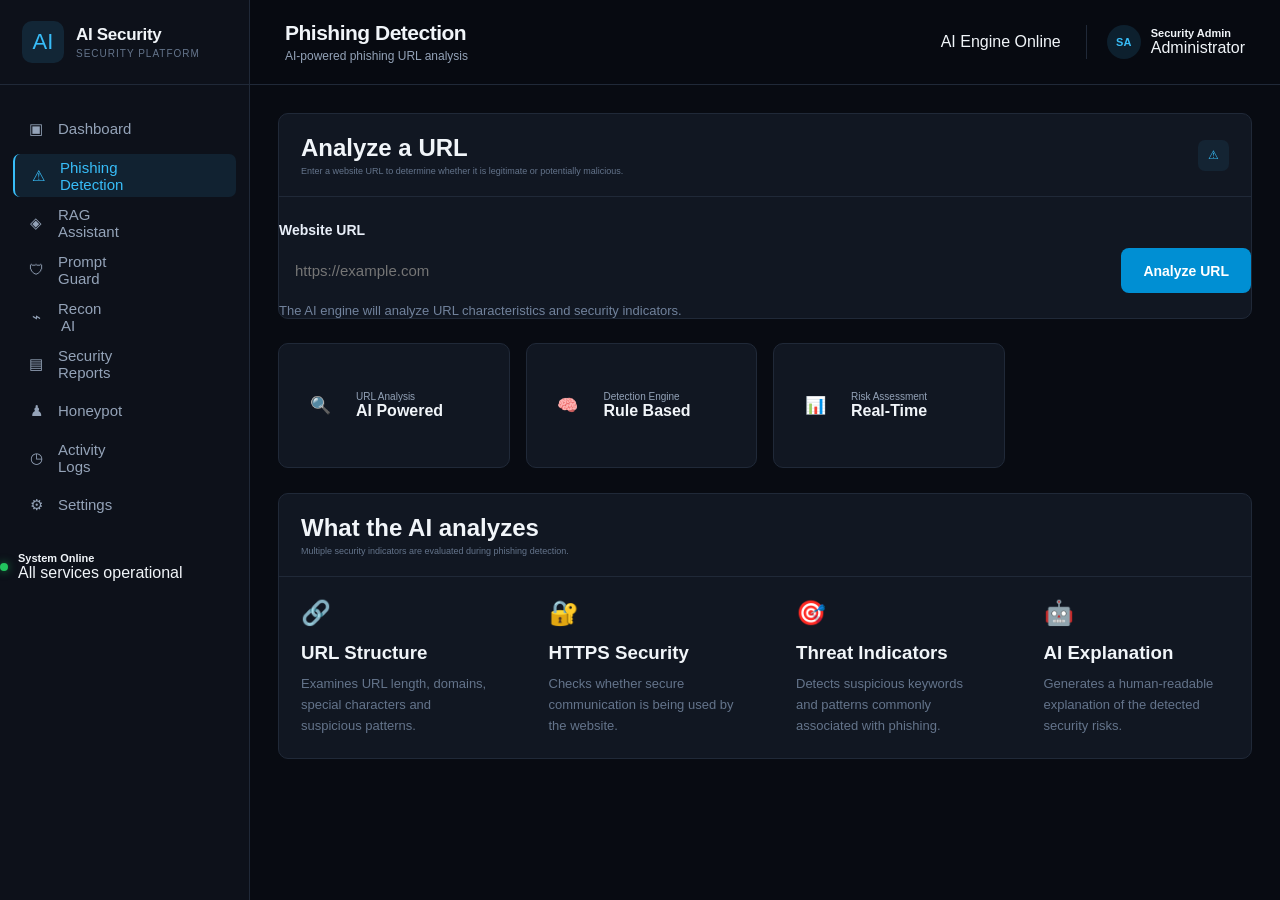
==== frontend/phishing.html @ a2602619 "Initial commit: AI Security Research project" ====
<!DOCTYPE html>
<html lang="en">

<head>
    <meta charset="UTF-8">
    <meta name="viewport" content="width=device-width, initial-scale=1.0">

    <title>Phishing Detection | AI Security</title>

    <link rel="stylesheet" href="css/style.css">
</head>

<body>

    <!-- =========================
         SIDEBAR
    ========================== -->
    <aside class="sidebar">

        <div class="brand">

            <div class="brand-icon">
                AI
            </div>

            <div>
                <h2>AI Security</h2>
                <span>Security Platform</span>
            </div>

        </div>


        <nav class="navigation">

            <a href="index.html" class="nav-item">
                <span>▣</span>
                <span>Dashboard</span>
            </a>


            <a href="phishing.html" class="nav-item active">
                <span>⚠</span>
                <span>Phishing Detection</span>
            </a>


            <a href="#" class="nav-item">
                <span>◈</span>
                <span>RAG Assistant</span>
            </a>


            <a href="#" class="nav-item">
                <span>🛡</span>
                <span>Prompt Guard</span>
            </a>


            <a href="#" class="nav-item">
                <span>⌁</span>
                <span>Recon AI</span>
            </a>


            <a href="#" class="nav-item">
                <span>▤</span>
                <span>Security Reports</span>
            </a>


            <a href="#" class="nav-item">
                <span>♟</span>
                <span>Honeypot</span>
            </a>


            <a href="#" class="nav-item">
                <span>◷</span>
                <span>Activity Logs</span>
            </a>


            <a href="#" class="nav-item">
                <span>⚙</span>
                <span>Settings</span>
            </a>

        </nav>


        <div class="system-status">

            <div class="status-dot"></div>

            <div>
                <strong>System Online</strong>
                <span>All services operational</span>
            </div>

        </div>

    </aside>



    <!-- =========================
         MAIN CONTENT
    ========================== -->
    <main class="main-content">


        <!-- TOP BAR -->
        <header class="topbar">

            <div>

                <h1>
                    Phishing Detection
                </h1>

                <p>
                    AI-powered phishing URL analysis
                </p>

            </div>


            <div class="topbar-right">

                <div class="ai-status">

                    <span class="status-dot"></span>

                    AI Engine Online

                </div>


                <div class="user-profile">

                    <div class="avatar">
                        SA
                    </div>

                    <div>

                        <strong>
                            Security Admin
                        </strong>

                        <span>
                            Administrator
                        </span>

                    </div>

                </div>

            </div>

        </header>



        <!-- =========================
             PAGE CONTENT
        ========================== -->
        <section class="page-content">


            <!-- =========================
                 DETECTION PANEL
            ========================== -->
            <div class="panel detection-panel">


                <!-- PANEL HEADER -->
                <div class="panel-header">

                    <div>

                        <h2>
                            Analyze a URL
                        </h2>

                        <p>
                            Enter a website URL to determine whether it is
                            legitimate or potentially malicious.
                        </p>

                    </div>


                    <div class="module-icon">
                        ⚠
                    </div>

                </div>



                <!-- =========================
                     URL INPUT
                ========================== -->
                <div class="input-section">

                    <label for="urlInput">
                        Website URL
                    </label>


                    <div class="url-input-wrapper">

                        <input
                            type="url"
                            id="urlInput"
                            placeholder="https://example.com"
                            autocomplete="off"
                        >


                        <button
                            id="analyzeButton"
                            type="button"
                        >
                            Analyze URL
                        </button>

                    </div>


                    <span class="input-help">
                        The AI engine will analyze URL characteristics
                        and security indicators.
                    </span>

                </div>



                <!-- =========================
                     ANALYSIS RESULT
                ========================== -->
                <div
                    id="resultContainer"
                    class="result-container hidden"
                >


                    <!-- RESULT HEADER -->
                    <div class="result-header">

                        <div>

                            <span class="result-label">
                                Analysis Result
                            </span>


                            <h2 id="resultStatus">
                                Waiting for analysis
                            </h2>

                        </div>


                        <div
                            id="riskBadge"
                            class="risk-badge"
                        >
                            LOW RISK
                        </div>

                    </div>



                    <!-- RESULT DETAILS -->
                    <div class="result-details">


                        <!-- RISK SCORE -->
                        <div class="risk-score">

                            <span>
                                Risk Score
                            </span>


                            <strong id="riskScore">
                                0
                            </strong>


                            <small>
                                /100
                            </small>

                        </div>



                        <!-- AI ENGINE -->
                        <div class="confidence">

                            <span>
                                AI Engine
                            </span>


                            <strong id="confidenceScore">
                                DeepSeek AI
                            </strong>

                        </div>

                    </div>



                    <!-- =========================
                         AI EXPLANATION
                    ========================== -->
                    <div class="explanation">

                        <h3>
                            AI Explanation
                        </h3>


                        <p id="aiExplanation">
                            The AI-generated security explanation will
                            appear here after analysis.
                        </p>

                    </div>

                </div>

            </div>



            <!-- =========================
                 INFORMATION CARDS
            ========================== -->
            <div class="stats-grid">


                <!-- URL ANALYSIS -->
                <div class="stat-card">

                    <div class="stat-icon">
                        🔍
                    </div>


                    <div>

                        <span>
                            URL Analysis
                        </span>

                        <strong>
                            AI Powered
                        </strong>

                    </div>

                </div>



                <!-- DETECTION ENGINE -->
                <div class="stat-card">

                    <div class="stat-icon">
                        🧠
                    </div>


                    <div>

                        <span>
                            Detection Engine
                        </span>

                        <strong>
                            Rule Based
                        </strong>

                    </div>

                </div>



                <!-- RISK ASSESSMENT -->
                <div class="stat-card">

                    <div class="stat-icon">
                        📊
                    </div>


                    <div>

                        <span>
                            Risk Assessment
                        </span>

                        <strong>
                            Real-Time
                        </strong>

                    </div>

                </div>

            </div>



            <!-- =========================
                 SECURITY INFORMATION
            ========================== -->
            <div class="panel">


                <div class="panel-header">

                    <div>

                        <h2>
                            What the AI analyzes
                        </h2>

                        <p>
                            Multiple security indicators are evaluated
                            during phishing detection.
                        </p>

                    </div>

                </div>



                <div class="module-grid">


                    <!-- URL STRUCTURE -->
                    <div class="module-card">

                        <div class="module-card-icon">
                            🔗
                        </div>


                        <h3>
                            URL Structure
                        </h3>


                        <p>
                            Examines URL length, domains, special
                            characters and suspicious patterns.
                        </p>

                    </div>



                    <!-- HTTPS SECURITY -->
                    <div class="module-card">

                        <div class="module-card-icon">
                            🔐
                        </div>


                        <h3>
                            HTTPS Security
                        </h3>


                        <p>
                            Checks whether secure communication is being
                            used by the website.
                        </p>

                    </div>



                    <!-- THREAT INDICATORS -->
                    <div class="module-card">

                        <div class="module-card-icon">
                            🎯
                        </div>


                        <h3>
                            Threat Indicators
                        </h3>


                        <p>
                            Detects suspicious keywords and patterns
                            commonly associated with phishing.
                        </p>

                    </div>



                    <!-- AI EXPLANATION -->
                    <div class="module-card">

                        <div class="module-card-icon">
                            🤖
                        </div>


                        <h3>
                            AI Explanation
                        </h3>


                        <p>
                            Generates a human-readable explanation of
                            the detected security risks.
                        </p>

                    </div>

                </div>

            </div>

        </section>

    </main>



    <!-- =========================
         JAVASCRIPT
    ========================== -->
    <script src="js/phishing.js"></script>

</body>

</html>
---- frontend/css/style.css ----
/* ================================
   AI SECURITY PLATFORM
   Global Styles
================================ */

* {
    margin: 0;
    padding: 0;
    box-sizing: border-box;
}

:root {
    --bg-main: #080b12;
    --bg-sidebar: #0d111a;
    --bg-card: #111722;
    --bg-card-hover: #151d2b;

    --border: #202938;

    --text-primary: #f1f5f9;
    --text-secondary: #94a3b8;
    --text-muted: #64748b;

    --accent: #38bdf8;
    --accent-dark: #0284c7;

    --danger: #ef4444;
    --warning: #f59e0b;
    --success: #22c55e;

    --sidebar-width: 250px;
}


/* ================================
   BODY
================================ */

body {
    font-family:
        Inter,
        "Segoe UI",
        Roboto,
        Arial,
        sans-serif;

    background: var(--bg-main);
    color: var(--text-primary);

    min-height: 100vh;
}


/* ================================
   SIDEBAR
================================ */

.sidebar {
    position: fixed;

    left: 0;
    top: 0;
    bottom: 0;

    width: var(--sidebar-width);

    background: var(--bg-sidebar);

    border-right: 1px solid var(--border);

    display: flex;
    flex-direction: column;

    z-index: 100;
}


/* Brand */

.brand {
    height: 85px;

    display: flex;
    align-items: center;

    gap: 12px;

    padding: 0 22px;

    border-bottom: 1px solid var(--border);
}

.brand-icon {
    width: 42px;
    height: 42px;

    display: flex;
    align-items: center;
    justify-content: center;

    border-radius: 10px;

    background: rgba(56, 189, 248, 0.12);

    color: var(--accent);

    font-size: 22px;
}

.brand h2 {
    font-size: 17px;
    font-weight: 700;

    letter-spacing: -0.3px;
}

.brand span {
    display: block;

    margin-top: 3px;

    font-size: 10px;

    color: var(--text-muted);

    text-transform: uppercase;

    letter-spacing: 1px;
}


/* Navigation */

.navigation {
    padding: 22px 13px;

    overflow-y: auto;
}

.nav-title {
    margin: 15px 10px 9px;

    font-size: 9px;

    color: var(--text-muted);

    font-weight: 700;

    letter-spacing: 1.4px;
}

.nav-item {
    height: 43px;

    display: flex;
    align-items: center;

    gap: 12px;

    padding: 0 13px;

    margin-bottom: 4px;

    border-radius: 7px;

    color: var(--text-secondary);

    text-decoration: none;

    font-size: 13px;

    transition:
        background 0.2s ease,
        color 0.2s ease;
}

.nav-item span {
    width: 20px;

    text-align: center;

    font-size: 15px;
}

.nav-item:hover {
    background: var(--bg-card-hover);

    color: var(--text-primary);
}

.nav-item.active {
    background: rgba(56, 189, 248, 0.10);

    color: var(--accent);

    border-left: 2px solid var(--accent);
}


/* Sidebar Footer */

.sidebar-footer {
    margin-top: auto;

    padding: 18px;

    border-top: 1px solid var(--border);
}

.system-status {
    display: flex;
    align-items: center;

    gap: 10px;
}

.status-dot {
    width: 8px;
    height: 8px;

    border-radius: 50%;

    background: var(--success);

    box-shadow: 0 0 8px rgba(34, 197, 94, 0.6);
}

.system-status strong {
    display: block;

    font-size: 11px;
}

.system-status small {
    display: block;

    margin-top: 3px;

    color: var(--text-muted);

    font-size: 9px;
}


/* ================================
   MAIN CONTENT
================================ */

.main-content {
    margin-left: var(--sidebar-width);

    min-height: 100vh;
}


/* ================================
   TOPBAR
================================ */

.topbar {
    height: 85px;

    padding: 0 35px;

    display: flex;
    align-items: center;
    justify-content: space-between;

    border-bottom: 1px solid var(--border);

    background: rgba(8, 11, 18, 0.85);

    backdrop-filter: blur(10px);
}

.topbar h1 {
    font-size: 21px;

    font-weight: 700;

    letter-spacing: -0.5px;
}

.topbar p {
    margin-top: 4px;

    font-size: 12px;

    color: var(--text-secondary);
}

.topbar-right {
    display: flex;
    align-items: center;

    gap: 25px;
}


/* AI status */

.api-status {
    display: flex;
    align-items: center;

    gap: 8px;

    font-size: 11px;

    color: var(--text-secondary);
}

.api-status .status-dot {
    width: 7px;
    height: 7px;
}


/* User */

.user-profile {
    display: flex;
    align-items: center;

    gap: 10px;

    padding-left: 20px;

    border-left: 1px solid var(--border);
}

.avatar {
    width: 34px;
    height: 34px;

    display: flex;
    align-items: center;
    justify-content: center;

    border-radius: 50%;

    background: rgba(56, 189, 248, 0.12);

    color: var(--accent);

    font-size: 11px;

    font-weight: 700;
}

.user-profile strong {
    display: block;

    font-size: 11px;
}

.user-profile small {
    display: block;

    margin-top: 3px;

    color: var(--text-muted);

    font-size: 9px;
}


/* ================================
   DASHBOARD
================================ */

.dashboard {
    padding: 30px 35px 50px;
}


/* ================================
   WELCOME CARD
================================ */

.welcome-card {
    min-height: 160px;

    display: flex;
    align-items: center;
    justify-content: space-between;

    padding: 30px 35px;

    margin-bottom: 25px;

    border: 1px solid var(--border);

    border-radius: 12px;

    background:
        linear-gradient(
            135deg,
            rgba(14, 116, 144, 0.16),
            rgba(17, 24, 39, 0.95)
        );
}

.eyebrow {
    font-size: 9px;

    font-weight: 700;

    color: var(--accent);

    letter-spacing: 1.8px;
}

.welcome-card h2 {
    margin-top: 9px;

    font-size: 24px;

    letter-spacing: -0.7px;
}

.welcome-card p {
    max-width: 620px;

    margin-top: 8px;

    color: var(--text-secondary);

    font-size: 12px;

    line-height: 1.6;
}

.shield-large {
    width: 95px;
    height: 95px;

    display: flex;
    align-items: center;
    justify-content: center;

    border-radius: 50%;

    background: rgba(56, 189, 248, 0.08);

    border: 1px solid rgba(56, 189, 248, 0.20);

    color: var(--accent);

    font-size: 42px;
}


/* ================================
   STATISTICS
================================ */

.stats-grid {
    display: grid;

    grid-template-columns:
        repeat(4, 1fr);

    gap: 16px;

    margin-bottom: 25px;
}

.stat-card {
    min-height: 125px;

    display: flex;
    align-items: center;

    gap: 15px;

    padding: 20px;

    background: var(--bg-card);

    border: 1px solid var(--border);

    border-radius: 10px;

    transition:
        transform 0.2s ease,
        background 0.2s ease;
}

.stat-card:hover {
    transform: translateY(-2px);

    background: var(--bg-card-hover);
}

.stat-icon {
    width: 42px;
    height: 42px;

    flex-shrink: 0;

    display: flex;
    align-items: center;
    justify-content: center;

    border-radius: 9px;

    font-size: 17px;
}

.phishing-icon {
    background: rgba(239, 68, 68, 0.12);
    color: var(--danger);
}

.scan-icon {
    background: rgba(56, 189, 248, 0.12);
    color: var(--accent);
}

.block-icon {
    background: rgba(245, 158, 11, 0.12);
    color: var(--warning);
}

.risk-icon {
    background: rgba(34, 197, 94, 0.12);
    color: var(--success);
}

.stat-card span {
    display: block;

    color: var(--text-secondary);

    font-size: 10px;
}

.stat-card h3 {
    margin-top: 5px;

    font-size: 25px;

    line-height: 1;
}

.score-unit {
    display: inline !important;

    font-size: 12px !important;

    color: var(--text-muted) !important;
}

.stat-card small {
    display: block;

    margin-top: 7px;

    font-size: 9px;
}

.danger-text {
    color: var(--danger);
}

.success-text {
    color: var(--success);
}


/* ================================
   CONTENT GRID
================================ */

.content-grid {
    display: grid;

    grid-template-columns:
        1.6fr 1fr;

    gap: 18px;

    margin-bottom: 25px;
}


/* ================================
   PANELS
================================ */

.panel {
    background: var(--bg-card);

    border: 1px solid var(--border);

    border-radius: 10px;

    overflow: hidden;
}

.panel-header {
    display: flex;

    align-items: center;

    justify-content: space-between;

    padding: 20px 22px;

    border-bottom: 1px solid var(--border);
}

.panel-header h3 {
    font-size: 13px;
}

.panel-header p {
    margin-top: 4px;

    color: var(--text-muted);

    font-size: 9px;
}

.view-button {
    padding: 7px 12px;

    background: transparent;

    color: var(--accent);

    border: 1px solid var(--border);

    border-radius: 6px;

    font-size: 9px;

    cursor: pointer;
}

.view-button:hover {
    background: rgba(56, 189, 248, 0.08);
}


/* ================================
   ACTIVITY
================================ */

.activity-list {
    padding: 5px 20px;
}

.activity-item {
    min-height: 72px;

    display: flex;
    align-items: center;

    gap: 13px;

    border-bottom: 1px solid var(--border);
}

.activity-item:last-child {
    border-bottom: none;
}

.activity-icon {
    width: 32px;
    height: 32px;

    flex-shrink: 0;

    display: flex;
    align-items: center;
    justify-content: center;

    border-radius: 7px;

    font-size: 12px;
}

.activity-icon.danger {
    background: rgba(239, 68, 68, 0.10);
    color: var(--danger);
}

.activity-icon.warning {
    background: rgba(245, 158, 11, 0.10);
    color: var(--warning);
}

.activity-icon.info {
    background: rgba(56, 189, 248, 0.10);
    color: var(--accent);
}

.activity-icon.success {
    background: rgba(34, 197, 94, 0.10);
    color: var(--success);
}

.activity-info {
    flex: 1;
}

.activity-info strong {
    display: block;

    font-size: 10px;
}

.activity-info span {
    display: block;

    margin-top: 4px;

    color: var(--text-muted);

    font-size: 9px;
}

.activity-item time {
    color: var(--text-muted);

    font-size: 8px;

    white-space: nowrap;
}


/* Badges */

.badge {
    padding: 4px 7px;

    border-radius: 4px;

    font-size: 7px;

    font-weight: 700;

    letter-spacing: 0.5px;
}

.badge.high {
    background: rgba(239, 68, 68, 0.10);
    color: var(--danger);
}

.badge.medium {
    background: rgba(245, 158, 11, 0.10);
    color: var(--warning);
}

.badge.low {
    background: rgba(34, 197, 94, 0.10);
    color: var(--success);
}


/* ================================
   SECURITY MODULES
================================ */

.module-list {
    padding: 5px 20px;
}

.module-item {
    min-height: 66px;

    display: flex;
    align-items: center;

    gap: 11px;

    border-bottom: 1px solid var(--border);
}

.module-item:last-child {
    border-bottom: none;
}

.module-icon {
    width: 31px;
    height: 31px;

    display: flex;
    align-items: center;
    justify-content: center;

    border-radius: 7px;

    background: rgba(56, 189, 248, 0.08);

    color: var(--accent);

    font-size: 12px;
}

.module-item > div:nth-child(2) {
    flex: 1;
}

.module-item strong {
    display: block;

    font-size: 10px;
}

.module-item span:not(.module-status) {
    display: block;

    margin-top: 3px;

    color: var(--text-muted);

    font-size: 8px;
}

.module-status {
    font-size: 8px;

    color: var(--success);
}


/* ================================
   QUICK ACTIONS
================================ */

.quick-panel {
    padding-bottom: 20px;
}

.quick-actions {
    display: grid;

    grid-template-columns:
        repeat(4, 1fr);

    gap: 12px;

    padding: 20px;
}

.quick-action {
    min-height: 75px;

    display: flex;
    align-items: center;

    gap: 12px;

    padding: 15px;

    background: #0d131e;

    border: 1px solid var(--border);

    border-radius: 8px;

    text-align: left;

    color: var(--text-primary);

    cursor: pointer;

    transition:
        border-color 0.2s ease,
        background 0.2s ease;
}

.quick-action:hover {
    background: var(--bg-card-hover);

    border-color: rgba(56, 189, 248, 0.35);
}

.quick-action > span {
    width: 31px;
    height: 31px;

    display: flex;
    align-items: center;
    justify-content: center;

    flex-shrink: 0;

    border-radius: 7px;

    background: rgba(56, 189, 248, 0.10);

    color: var(--accent);

    font-size: 12px;
}

.quick-action strong {
    display: block;

    font-size: 9px;
}

.quick-action small {
    display: block;

    margin-top: 4px;

    color: var(--text-muted);

    font-size: 8px;
}


/* ================================
   SCROLLBAR
================================ */

::-webkit-scrollbar {
    width: 6px;
}

::-webkit-scrollbar-track {
    background: var(--bg-main);
}

::-webkit-scrollbar-thumb {
    background: #293445;

    border-radius: 10px;
}


/* ================================
   RESPONSIVE
================================ */

@media (max-width: 1100px) {

    .stats-grid {
        grid-template-columns:
            repeat(2, 1fr);
    }

    .content-grid {
        grid-template-columns: 1fr;
    }

    .quick-actions {
        grid-template-columns:
            repeat(2, 1fr);
    }
}


@media (max-width: 750px) {

    :root {
        --sidebar-width: 0px;
    }

    .sidebar {
        display: none;
    }

    .main-content {
        margin-left: 0;
    }

    .topbar {
        padding: 0 20px;
    }

    .topbar-right {
        display: none;
    }

    .dashboard {
        padding: 20px;
    }

    .welcome-card {
        padding: 25px;
    }

    .shield-large {
        display: none;
    }

    .stats-grid {
        grid-template-columns: 1fr;
    }

    .quick-actions {
        grid-template-columns: 1fr;
    }
}

/* =========================================
   PHISHING DETECTION PAGE
   ========================================= */

.page-content {
    padding: 28px;
}

.detection-panel {
    margin-bottom: 24px;
}

.input-section {
    margin-top: 25px;
}

.input-section label {
    display: block;
    margin-bottom: 10px;
    font-size: 14px;
    font-weight: 600;
}

.url-input-wrapper {
    display: flex;
    gap: 12px;
    width: 100%;
}

.url-input-wrapper input {
    flex: 1;
    padding: 14px 16px;
    border: 1px solid var(--border-color);
    border-radius: 8px;
    background: var(--bg-secondary);
    color: var(--text-primary);
    font-size: 15px;
    outline: none;
}

.url-input-wrapper input:focus {
    border-color: #00a8ff;
}

.url-input-wrapper button {
    padding: 14px 22px;
    border: none;
    border-radius: 8px;
    background: #008fd3;
    color: white;
    font-size: 14px;
    font-weight: 600;
    cursor: pointer;
}

.url-input-wrapper button:hover {
    opacity: 0.9;
}

.input-help {
    display: block;
    margin-top: 9px;
    font-size: 12px;
    color: var(--text-muted);
}


/* Analysis Result */

.result-container {
    margin-top: 28px;
    padding: 24px;
    border: 1px solid var(--border-color);
    border-radius: 10px;
    background: var(--bg-secondary);
}

.result-container.hidden {
    display: none;
}

.result-header {
    display: flex;
    justify-content: space-between;
    align-items: center;
    gap: 20px;
}

.result-label {
    font-size: 12px;
    color: var(--text-muted);
    text-transform: uppercase;
}

.result-header h2 {
    margin-top: 6px;
    font-size: 24px;
}

.risk-badge {
    padding: 8px 14px;
    border-radius: 20px;
    background: rgba(0, 168, 255, 0.12);
    color: #00a8ff;
    font-size: 12px;
    font-weight: 700;
}

.result-details {
    display: grid;
    grid-template-columns: 1fr 1fr;
    gap: 18px;
    margin-top: 25px;
}

.risk-score,
.confidence {
    padding: 18px;
    border: 1px solid var(--border-color);
    border-radius: 8px;
}

.risk-score span,
.confidence span {
    display: block;
    color: var(--text-muted);
    font-size: 13px;
    margin-bottom: 8px;
}

.risk-score strong,
.confidence strong {
    font-size: 30px;
}

.risk-score small {
    color: var(--text-muted);
}


/* AI Explanation */

.explanation {
    margin-top: 22px;
    padding-top: 20px;
    border-top: 1px solid var(--border-color);
}

.explanation h3 {
    margin-bottom: 10px;
}

.explanation p {
    color: var(--text-secondary);
    line-height: 1.7;
}


/* Information Cards */

.module-grid {
    display: grid;
    grid-template-columns: repeat(4, 1fr);
    gap: 18px;
}

.module-card {
    padding: 22px;
    border: 1px solid var(--border-color);
    border-radius: 10px;
    background: var(--bg-secondary);
}

.module-card-icon {
    font-size: 24px;
    margin-bottom: 15px;
}

.module-card h3 {
    margin-bottom: 10px;
}

.module-card p {
    color: var(--text-muted);
    font-size: 13px;
    line-height: 1.6;
}


/* Responsive */

@media (max-width: 900px) {

    .module-grid {
        grid-template-columns: repeat(2, 1fr);
    }

    .result-details {
        grid-template-columns: 1fr;
    }
}

@media (max-width: 600px) {

    .url-input-wrapper {
        flex-direction: column;
    }

    .module-grid {
        grid-template-columns: 1fr;
    }

    .result-header {
        flex-direction: column;
        align-items: flex-start;
    }
}

/* ==========================================
   RAG ASSISTANT
   ========================================== */

.input-section {
    margin-top: 25px;
}

.input-section label {
    display: block;
    margin-bottom: 10px;
    font-weight: 600;
    color: #e8eef8;
}

#ragQuestion {
    width: 100%;
    min-height: 140px;
    padding: 16px 18px;
    box-sizing: border-box;

    background: #0b1220;
    border: 1px solid #26354d;
    border-radius: 10px;

    color: #e8eef8;
    font-family: inherit;
    font-size: 15px;
    line-height: 1.6;

    resize: vertical;
    outline: none;

    transition: border-color 0.2s ease,
                box-shadow 0.2s ease;
}

#ragQuestion::placeholder {
    color: #64748b;
}

#ragQuestion:focus {
    border-color: #2da8ff;
    box-shadow: 0 0 0 3px rgba(45, 168, 255, 0.10);
}

#askRagButton {
    margin-top: 15px;
    padding: 12px 22px;

    border: none;
    border-radius: 8px;

    background: #1683c7;
    color: #ffffff;

    font-family: inherit;
    font-size: 14px;
    font-weight: 600;

    cursor: pointer;

    transition: background 0.2s ease,
                transform 0.2s ease;
}

#askRagButton:hover {
    background: #1b94df;
    transform: translateY(-1px);
}

#askRagButton:disabled {
    opacity: 0.65;
    cursor: not-allowed;
    transform: none;
}

.input-help {
    display: block;
    margin-top: 10px;
    color: #71829c;
    font-size: 13px;
}


/* ==========================================
   RAG ANSWER
   ========================================== */

#ragAnswer {
    margin: 0;

    color: #a9c4e5;
    font-size: 15px;
    line-height: 1.8;

    white-space: pre-line;
    overflow-wrap: anywhere;
}

.explanation {
    margin-top: 25px;
}


/* ==========================================
   RETRIEVED SOURCES
   ========================================== */

.rag-sources {
    margin-top: 30px;
    padding-top: 22px;

    border-top: 1px solid #26354d;
}

.sources-title {
    margin-bottom: 15px;
    color: #e8eef8;
}

.rag-source-card {
    margin-bottom: 12px;
    padding: 16px 18px;

    background: #0b1220;
    border: 1px solid #26354d;
    border-radius: 9px;

    transition: border-color 0.2s ease;
}

.rag-source-card:hover {
    border-color: #315274;
}

.rag-source-title {
    margin-bottom: 8px;

    color: #63b9f5;
    font-size: 14px;
    font-weight: 600;
}

.rag-source-text {
    color: #91a8c4;
    font-size: 13px;
    line-height: 1.7;
}


/* ==========================================
   RAG RESULT
   ========================================== */

#ragResult {
    margin-top: 30px;
}

#ragResult .result-header {
    margin-bottom: 10px;
}

#ragResult .risk-badge {
    white-space: nowrap;
}


/* ==========================================
   MOBILE
   ========================================== */

@media (max-width: 768px) {

    #ragQuestion {
        min-height: 120px;
    }

    #askRagButton {
        width: 100%;
    }

}
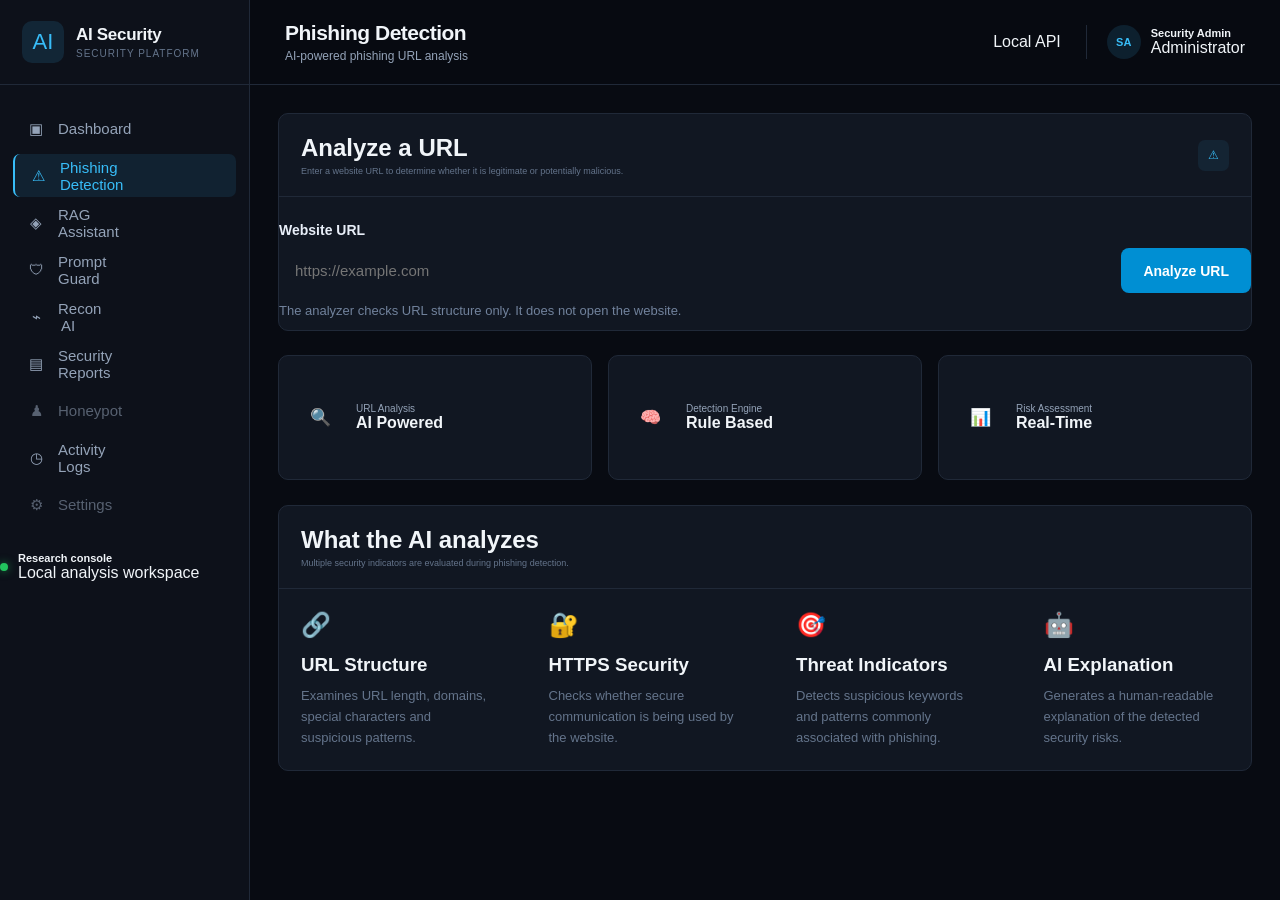
==== commit 3963a984: "feat: improve security platform dashboard and UI" ====
--- a/frontend/phishing.html
+++ b/frontend/phishing.html
@@ -45,46 +45,46 @@
             </a>
 
 
-            <a href="#" class="nav-item">
+            <a href="rag.html" class="nav-item">
                 <span>◈</span>
                 <span>RAG Assistant</span>
             </a>
 
 
-            <a href="#" class="nav-item">
+            <a href="prompt-guard.html" class="nav-item">
                 <span>🛡</span>
                 <span>Prompt Guard</span>
             </a>
 
 
-            <a href="#" class="nav-item">
+            <a href="recon.html" class="nav-item">
                 <span>⌁</span>
                 <span>Recon AI</span>
             </a>
 
 
-            <a href="#" class="nav-item">
+            <a href="report.html" class="nav-item">
                 <span>▤</span>
                 <span>Security Reports</span>
             </a>
 
 
-            <a href="#" class="nav-item">
+            <span class="nav-item disabled" title="Use the honeypot command-line module">
                 <span>♟</span>
                 <span>Honeypot</span>
-            </a>
-
-
-            <a href="#" class="nav-item">
+            </span>
+
+
+            <a href="index.html#activityList" class="nav-item">
                 <span>◷</span>
                 <span>Activity Logs</span>
             </a>
 
 
-            <a href="#" class="nav-item">
+            <span class="nav-item disabled" title="Configuration is read from the local .env file">
                 <span>⚙</span>
                 <span>Settings</span>
-            </a>
+            </span>
 
         </nav>
 
@@ -94,8 +94,8 @@
             <div class="status-dot"></div>
 
             <div>
-                <strong>System Online</strong>
-                <span>All services operational</span>
+                <strong>Research console</strong>
+                <span>Local analysis workspace</span>
             </div>
 
         </div>
@@ -132,7 +132,7 @@
 
                     <span class="status-dot"></span>
 
-                    AI Engine Online
+                    Local API
 
                 </div>
 
@@ -231,9 +231,11 @@
 
 
                     <span class="input-help">
-                        The AI engine will analyze URL characteristics
-                        and security indicators.
+                        The analyzer checks URL structure only. It does
+                        not open the website.
                     </span>
+
+                    <p id="formMessage" class="form-message" hidden></p>
 
                 </div>
 
@@ -325,6 +327,28 @@
                     <div class="explanation">
 
                         <h3>
+                            Structured assessment
+                        </h3>
+
+                        <dl class="assessment-list">
+                            <dt>Risk Level</dt>
+                            <dd id="fieldRiskLevel">—</dd>
+                            <dt>Finding</dt>
+                            <dd id="fieldFinding">—</dd>
+                            <dt>Evidence</dt>
+                            <dd id="fieldEvidence">—</dd>
+                            <dt>Explanation</dt>
+                            <dd id="fieldExplanation">—</dd>
+                            <dt>Recommendation</dt>
+                            <dd id="fieldRecommendation">—</dd>
+                        </dl>
+
+                    </div>
+
+
+                    <div class="explanation">
+
+                        <h3>
                             AI Explanation
                         </h3>
 
--- a/frontend/css/style.css
+++ b/frontend/css/style.css
@@ -459,7 +459,7 @@
     display: grid;
 
     grid-template-columns:
-        repeat(4, 1fr);
+        repeat(auto-fit, minmax(180px, 1fr));
 
     gap: 16px;
 
@@ -1218,6 +1218,98 @@
     }
 }
 
+
+/* Dashboard status and structured findings */
+
+a.quick-action,
+a.module-item {
+    text-decoration: none;
+    color: inherit;
+}
+
+.nav-item.disabled {
+    opacity: 0.55;
+    cursor: default;
+}
+
+.nav-item.disabled:hover {
+    background: transparent;
+    color: var(--text-secondary);
+}
+
+.module-status.online {
+    color: var(--success);
+}
+
+.module-status.offline {
+    color: var(--danger);
+}
+
+.dashboard-notice {
+    margin: 0 0 18px;
+    padding: 12px 14px;
+    border: 1px solid var(--border);
+    border-radius: 8px;
+    background: #101820;
+    color: var(--text-secondary);
+    font-size: 13px;
+    line-height: 1.5;
+}
+
+.dashboard-notice.error {
+    border-color: rgba(239, 68, 68, 0.45);
+    color: #fecaca;
+}
+
+.structured-finding,
+.assessment-list {
+    padding: 4px 20px 18px;
+}
+
+.assessment-list {
+    display: grid;
+    grid-template-columns: 150px 1fr;
+    gap: 8px 16px;
+    margin: 0;
+}
+
+.assessment-list dt {
+    color: var(--text-muted);
+    font-size: 12px;
+    font-weight: 700;
+    letter-spacing: 0.04em;
+    text-transform: uppercase;
+}
+
+.assessment-list dd {
+    margin: 0;
+    color: var(--text-primary);
+    font-size: 14px;
+    line-height: 1.5;
+    white-space: pre-wrap;
+}
+
+.empty-copy {
+    color: var(--text-secondary);
+    font-size: 14px;
+    line-height: 1.5;
+}
+
+.form-message {
+    display: block;
+    margin-top: 12px;
+    color: var(--text-secondary);
+    font-size: 13px;
+}
+
+.form-message.error {
+    color: #fecaca;
+}
+
+#resultDescription {
+    white-space: pre-wrap;
+}
+
 /* ==========================================
    RAG ASSISTANT
    ========================================== */
